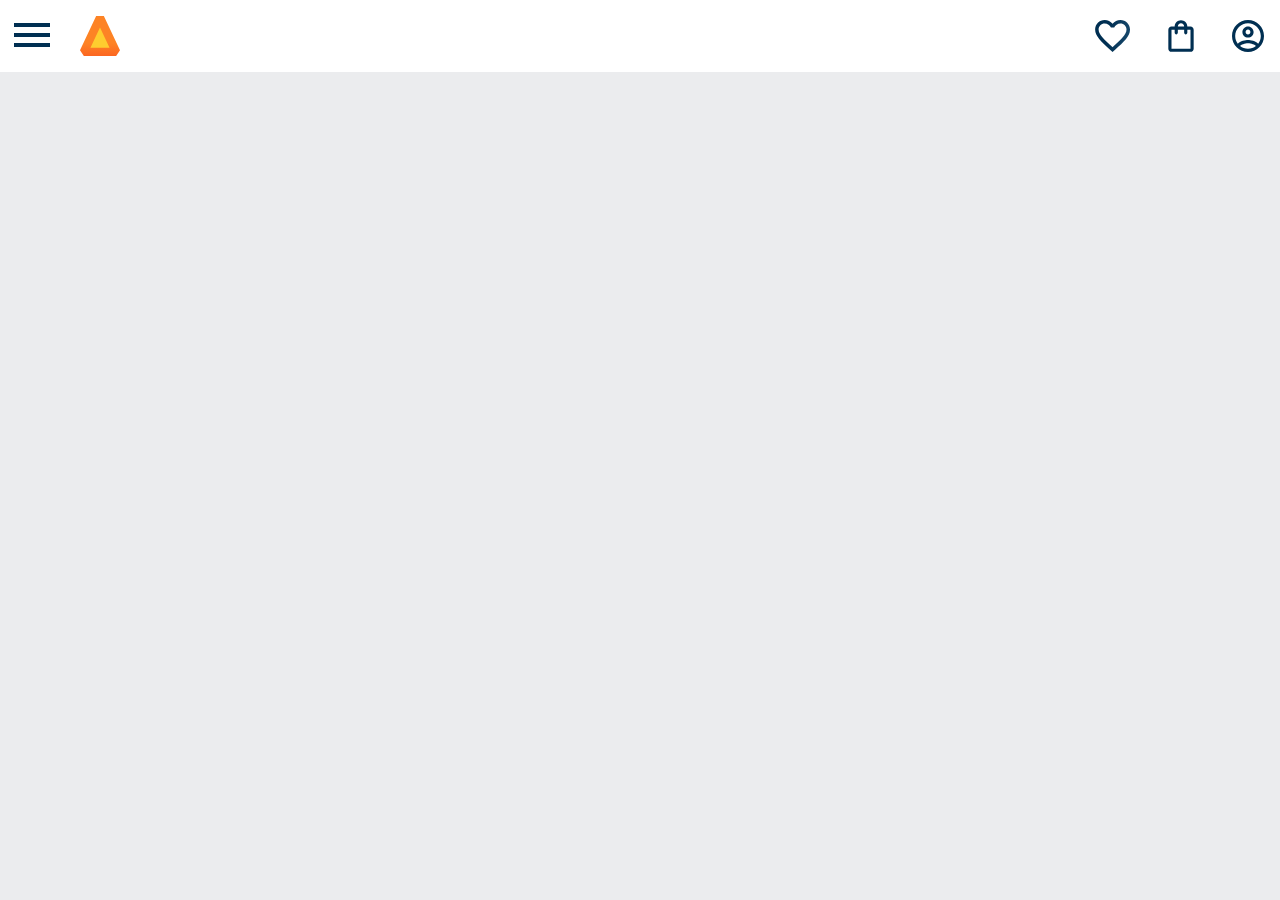
==== ALURA-BOOKS-04/index.html @ d7de9bd5 "Inicio Alura cursos e ajustes de pasta" ====
<!DOCTYPE html>
<html lang="pt-BR">
<head>
    <meta charset="UTF-8">
    <meta http-equiv="X-UA-Compatible" content="IE=edge">
    <meta name="viewport" content="width=device-width, initial-scale=1.0">
    <title>Alura Books</title>
    
    <link rel="preconnect" href="https://fonts.googleapis.com">
    <link rel="preconnect" href="https://fonts.gstatic.com" crossorigin>
    <link href="https://fonts.googleapis.com/css2?family=Poppins:wght@400;700&display=swap" rel="stylesheet">

    <link rel="stylesheet" href="assets/css/reset.css">
    <link rel="stylesheet" href="assets/css/styles.css">
</head>

<body>
    <header class="cabecalho">
        <div class="container">
            <input type="checkbox" id="menu__checkbox" class="menu__checkbox">
            <label for="menu__checkbox">
                <span class="cabecalho__menu-hamburguer container__imagem"></span>
            </label>
           
            
            <img src="assets/img/Logo.svg" class="container__imagem" alt="Logo da alura books">
            <nav class="menu">
                <ul class="menu__lista">
                    <li class="menu__lista__titulo">Categorias</li>
                    <li class="menu__lista__item">
                        <a href="#" class="menu__lista__link">Programação</a>
                    </li>
                    <li class="menu__lista__item">
                        <a href="#" class="menu__lista__link">Front-End</a>
                    </li>
                    <li class="menu__lista__item">
                        <a href="#" class="menu__lista__link">Infraestrutura</a>
                    </li>
                    <li class="menu__lista__item">
                        <a href="#" class="menu__lista__link">Business</a>
                    </li>
                    <li class="menu__lista__item">
                        <a href="#" class="menu__lista__link">Design & UX</a>
                    </li>
                </ul>
            </nav>
        </div>
        <div class="container">
            <img src="assets/img/Favoritos.svg" class="container__imagem" alt="Meus favoritos">
            <img src="assets/img/Compras.svg" class="container__imagem" alt="Minhas compras">
            <img src="assets/img/Usuario.svg" class="container__imagem" alt="Meu usuário">
        </div>

    </header>
</body>

</html>
---- ALURA-BOOKS-04/assets/css/styles.css ----
@import url(./header.css);

:root{
    --cor-de-fundo:#EBECEE;
    --cor-de-fundo-menu: #ffffff;
    --cor-destaque: ##EB9B00;
    --cor-texto-menu: #002F52;
    --font-principal: 'Poppins', sans-serif;
}

body{
    background-color: var(--cor-de-fundo);
    font-family: var(--font-principal);
    font-size: 16px;
    font-weight: 400;
}
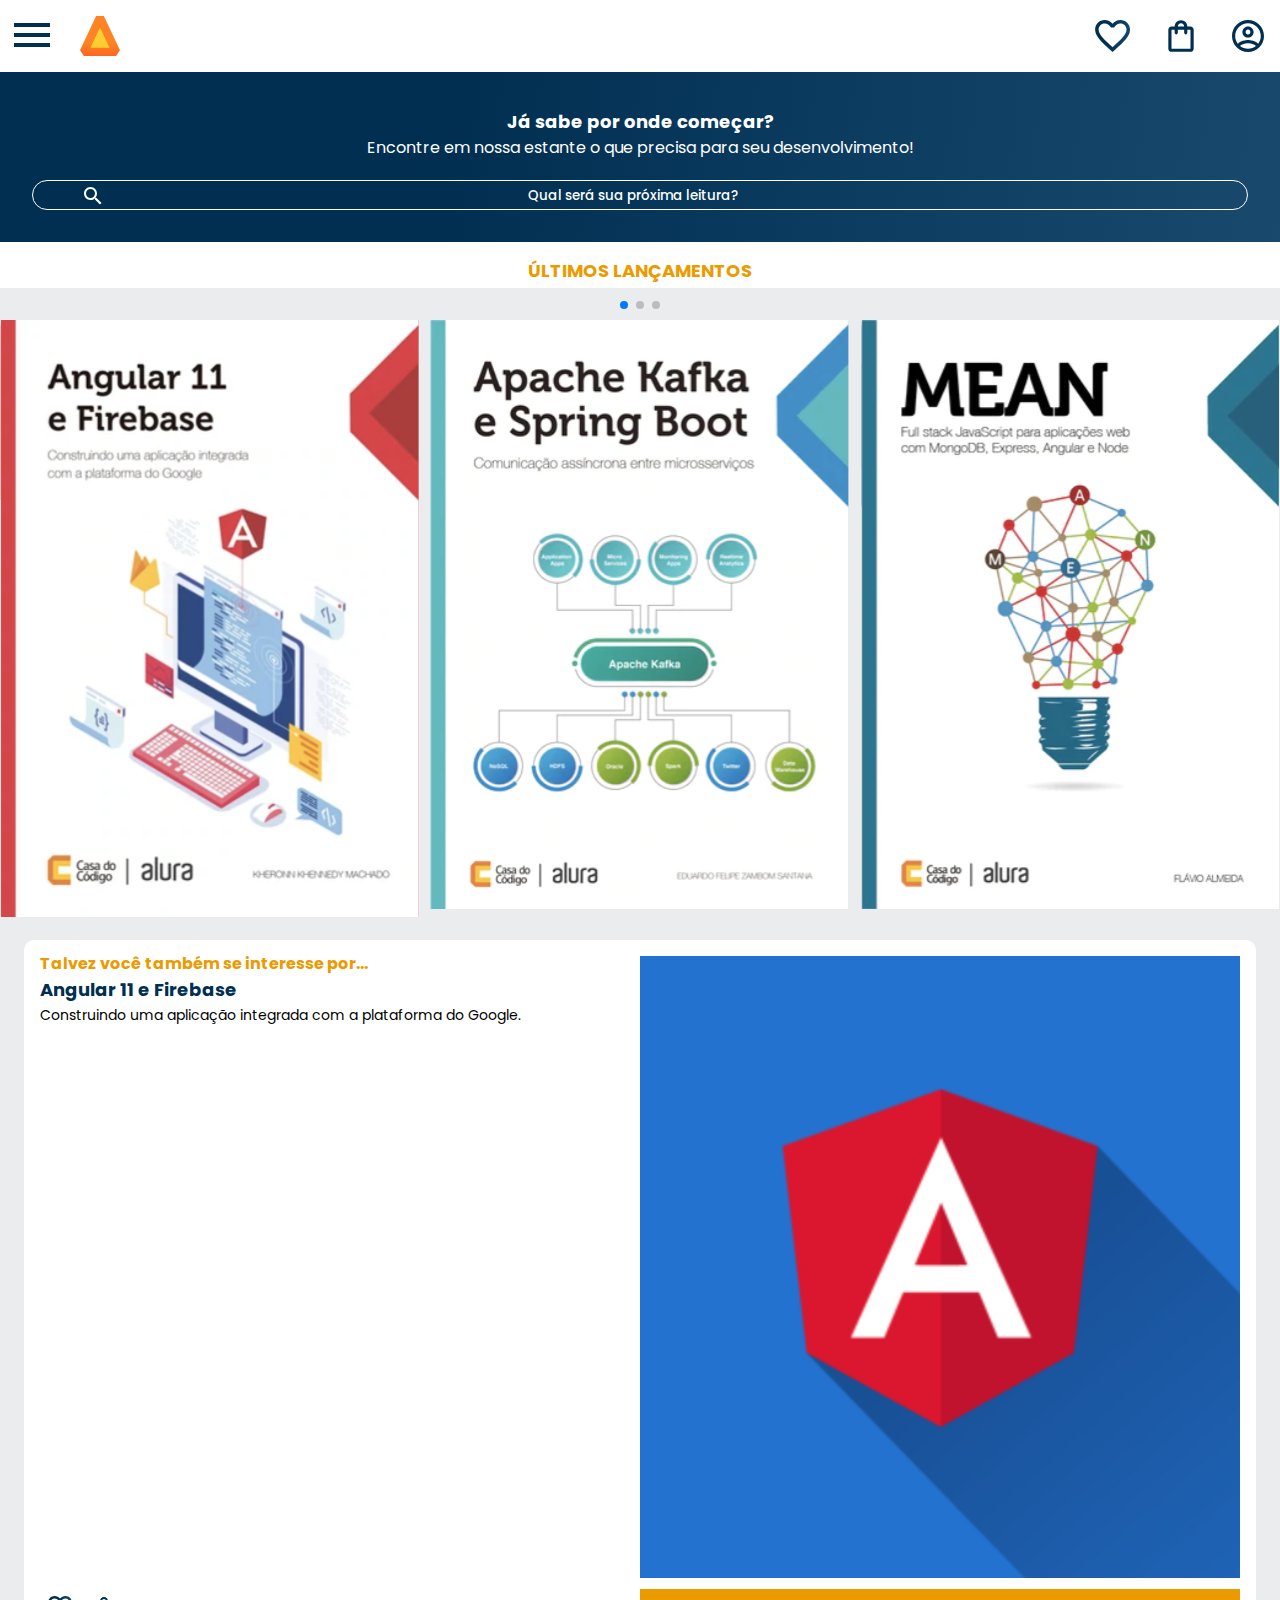
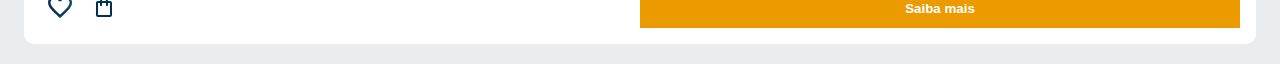
==== commit 8baf3d0a: "adicionado card" ====
--- a/ALURA-BOOKS-04/index.html
+++ b/ALURA-BOOKS-04/index.html
@@ -12,6 +12,9 @@
 
     <link rel="stylesheet" href="assets/css/reset.css">
     <link rel="stylesheet" href="assets/css/styles.css">
+
+    <link rel="stylesheet" href="https://cdn.jsdelivr.net/npm/swiper@8/swiper-bundle.min.css"/>
+
 </head>
 
 <body>
@@ -52,6 +55,63 @@
         </div>
 
     </header>
+    <section class="banner">
+        <h1 class="banner__title">Já sabe por onde começar?</h1>
+        <p class="banner__content">Encontre em nossa estante o que precisa para seu desenvolvimento!</p>
+        <input type="search" class="banner__search" placeholder="Qual será sua próxima leitura?">
+    </section>
+    <section class="carrousel">
+        <h2 class="carrousel__title">Últimos lançamentos</h2>
+        <!-- Slider main container -->
+        <div class="swiper">
+            <!-- If we need pagination -->
+            <div class="swiper-pagination"></div>
+            <!-- Additional required wrapper -->
+            <div class="swiper-wrapper">
+            <!-- Slides -->
+            <div class="swiper-slide"><img class="swipper__img" src="./assets/img/Livros/Angular.svg" alt="Livro de Angular" ></div>
+            <div class="swiper-slide"><img class="swipper__img" src="./assets/img/Livros/ApacheKafka.svg" alt="Livro de Angular" ></div>
+            <div class="swiper-slide"><img class="swipper__img" src="./assets/img/Livros/MEAN.svg" alt="Livro de Angular" ></div>
+            <div class="swiper-slide"><img class="swipper__img" src="./assets/img/Livros/MetricasAgeis.svg" alt="Livro de Métricas" ></div>
+            <div class="swiper-slide"><img class="swipper__img" src="./assets/img/Livros/Tuning.svg" alt="Livro de Tunning SQL" ></div>
+            </div>
+        </div>
+    </section>
+    <section class="card">
+        <div class="card__body">
+            <div class="card__content">
+                <h1>Talvez você também se interesse por...</h1>
+                <h2>Angular 11 e Firebase</h2>
+                <p>Construindo uma aplicação integrada com a plataforma do Google.</p>
+            </div>
+            <div class="card__image-box">
+                <img src="assets/img/Angular.svg" alt="Imagem do livro angular">
+            </div>
+        </div>
+        <div class="card-footer">
+            <div class="card-footer__icon-box">
+                <img src="assets/img/Favoritos.svg" alt="Favoritar">
+                <img src="assets/img/Compras.svg" alt="Colocar no carrinho de compras">
+            </div>
+            <button class="card-footer__button">Saiba mais</button>
+        </div>   
+    </section>
+
+    <script src="https://cdn.jsdelivr.net/npm/swiper@8/swiper-bundle.min.js"></script>
+    <script>
+        const swiper = new Swiper('.swiper', {
+        // Optional parameters
+        slidesPerView:3,
+        spaceBetween: 10,
+        // If we need pagination
+        pagination: {
+            el: '.swiper-pagination',
+            type: 'bullets',
+        },
+        });
+
+    </script>
+
 </body>
 
 </html>--- a/ALURA-BOOKS-04/assets/css/styles.css
+++ b/ALURA-BOOKS-04/assets/css/styles.css
@@ -1,11 +1,16 @@
 @import url(./header.css);
+@import url(./banner.css);
+@import url(./carrousel.css);
+@import url(./card.css);
 
 :root{
     --cor-de-fundo:#EBECEE;
     --cor-de-fundo-menu: #ffffff;
-    --cor-destaque: ##EB9B00;
+    --cor-destaque: #EB9B00;
     --cor-texto-menu: #002F52;
     --font-principal: 'Poppins', sans-serif;
+    --cor-fundo-gradient: linear-gradient(97.54deg, #002F52 35.49%, #326589 165.37%);
+    --cor-texto-claro: #FFFFFF;
 }
 
 body{
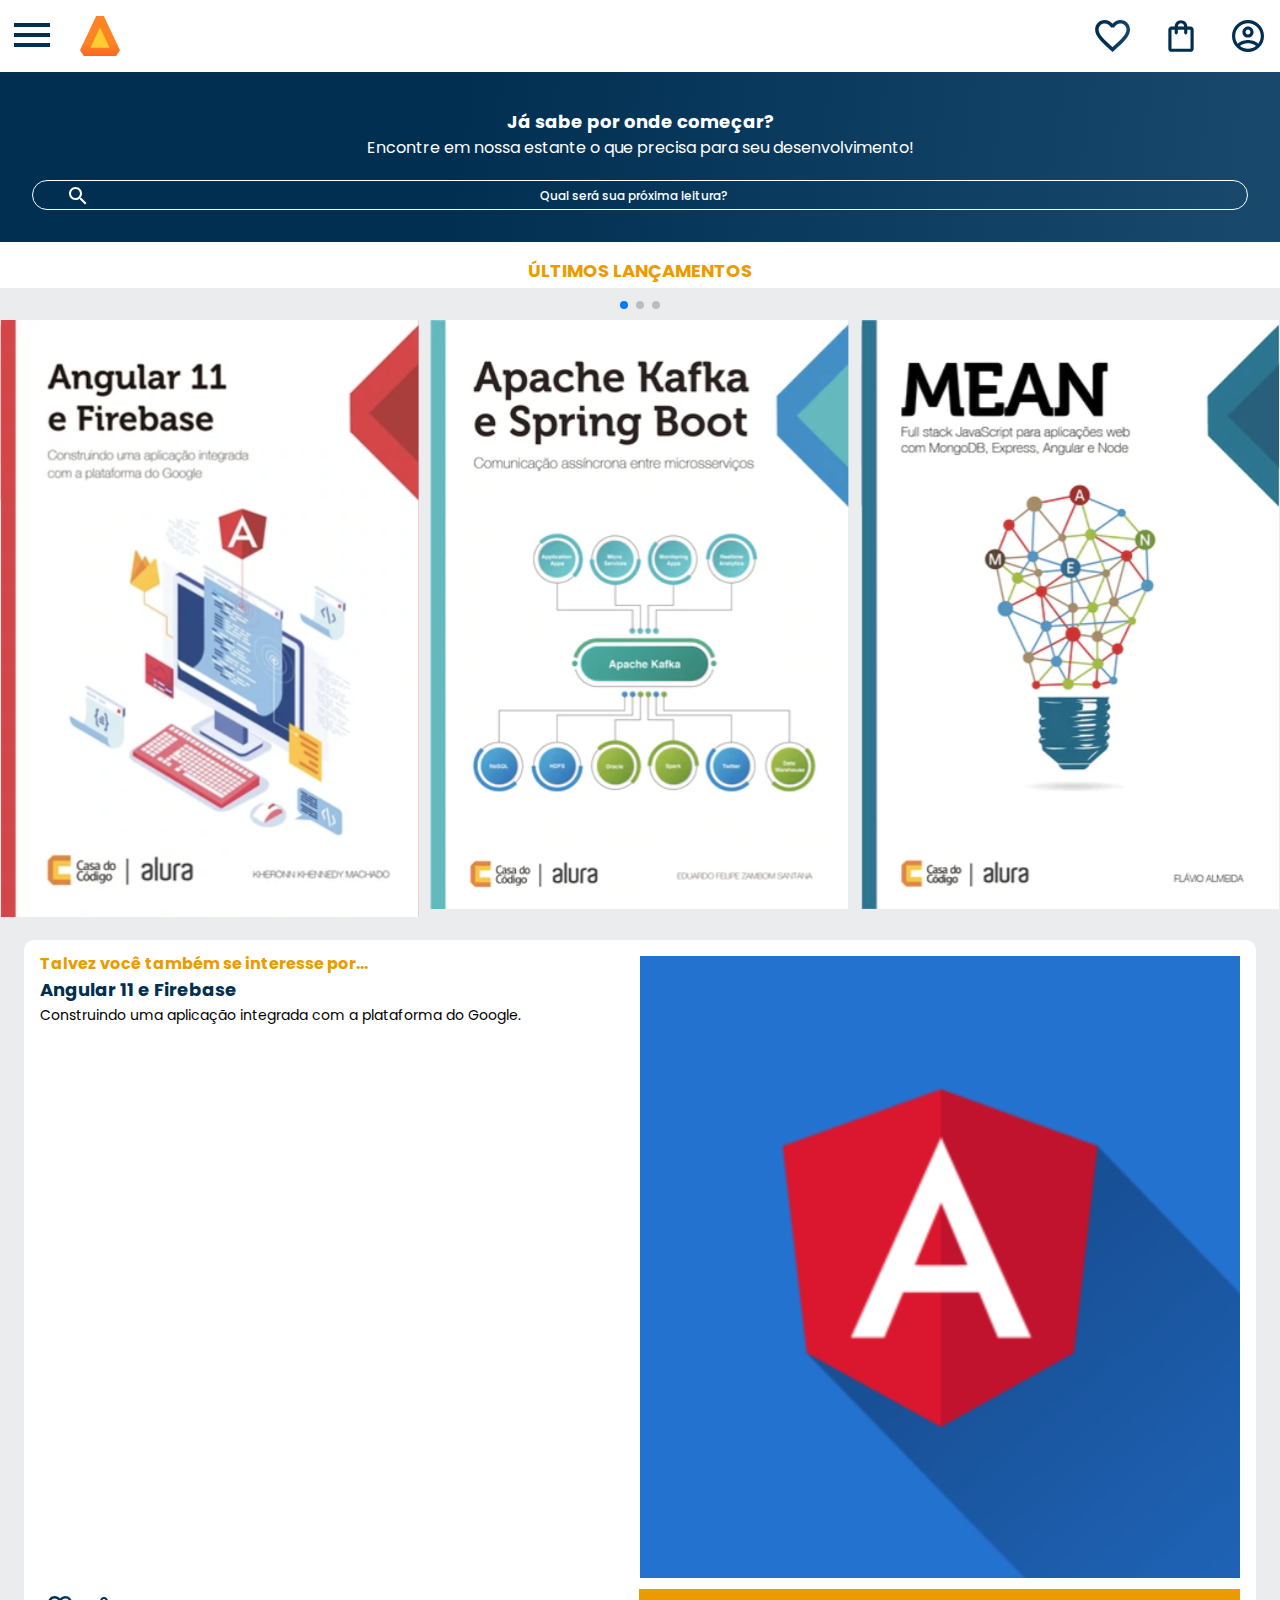
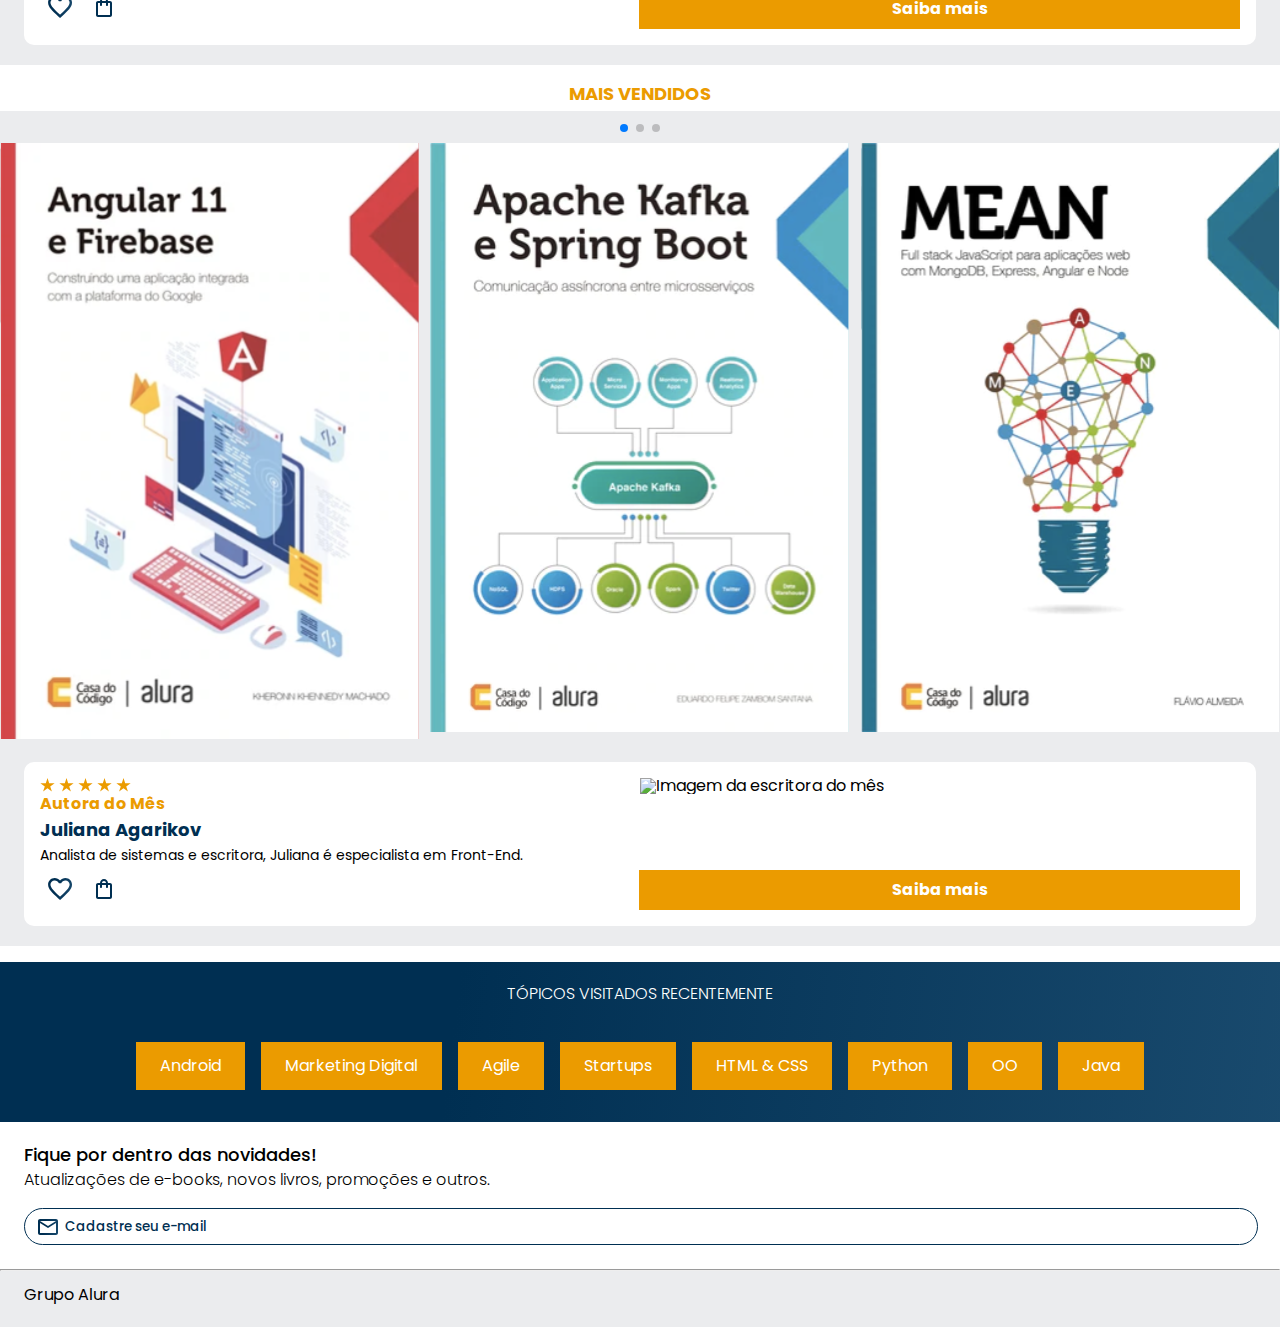
==== commit da09381f: "Finalizado layout mobile" ====
--- a/ALURA-BOOKS-04/index.html
+++ b/ALURA-BOOKS-04/index.html
@@ -8,7 +8,7 @@
     
     <link rel="preconnect" href="https://fonts.googleapis.com">
     <link rel="preconnect" href="https://fonts.gstatic.com" crossorigin>
-    <link href="https://fonts.googleapis.com/css2?family=Poppins:wght@400;700&display=swap" rel="stylesheet">
+    <link href="https://fonts.googleapis.com/css2?family=Poppins:wght@400;500;700&display=swap" rel="stylesheet">
 
     <link rel="stylesheet" href="assets/css/reset.css">
     <link rel="stylesheet" href="assets/css/styles.css">
@@ -93,9 +93,92 @@
                 <img src="assets/img/Favoritos.svg" alt="Favoritar">
                 <img src="assets/img/Compras.svg" alt="Colocar no carrinho de compras">
             </div>
-            <button class="card-footer__button">Saiba mais</button>
+            <a class="card-footer__button">Saiba mais</a>
         </div>   
     </section>
+
+    <section class="carrousel">
+        <h2 class="carrousel__title">Mais vendidos</h2>
+        <!-- Slider main container -->
+        <div class="swiper">
+            <!-- If we need pagination -->
+            <div class="swiper-pagination"></div>
+            <!-- Additional required wrapper -->
+            <div class="swiper-wrapper">
+            <!-- Slides -->
+            <div class="swiper-slide"><img class="swipper__img" src="./assets/img/Livros/Angular.svg" alt="Livro de Angular" ></div>
+            <div class="swiper-slide"><img class="swipper__img" src="./assets/img/Livros/ApacheKafka.svg" alt="Livro de Angular" ></div>
+            <div class="swiper-slide"><img class="swipper__img" src="./assets/img/Livros/MEAN.svg" alt="Livro de Angular" ></div>
+            <div class="swiper-slide"><img class="swipper__img" src="./assets/img/Livros/MetricasAgeis.svg" alt="Livro de Métricas" ></div>
+            <div class="swiper-slide"><img class="swipper__img" src="./assets/img/Livros/Tuning.svg" alt="Livro de Tunning SQL" ></div>
+            </div>
+        </div>
+    </section>
+    <section class="card">
+        <div class="card__body">
+            <div class="card__content">
+                <img src="assets/img/Estrelinhas.svg">
+                <h1>Autora do Mês</h1>
+                <h2>Juliana Agarikov</h2>
+                <p>Analista de sistemas e escritora, Juliana é especialista em Front-End.</p>
+            </div>
+            <div class="card__image-box">
+                <img src="assets/img/Perfil-escritora 1.svg" alt="Imagem da escritora do mês">
+            </div>
+        </div>
+        <div class="card-footer">
+            <div class="card-footer__icon-box">
+                <img src="assets/img/Favoritos.svg" alt="Favoritar">
+                <img src="assets/img/Compras.svg" alt="Colocar no carrinho de compras">
+            </div>
+            <a class="card-footer__button">Saiba mais</a>
+        </div>   
+    </section>
+
+    
+    <section class="news">
+        <div class="news__visited">
+            <h1 class="news__visited__title">TÓPICOS VISITADOS RECENTEMENTE</h1>
+            <ul class="news__visited__list">
+                <li class="news__visited__item">
+                    <a href="#" class="news__visited__link">Android</a>
+                </li>
+                <li class="news__visited__item">
+                    <a href="#" class="news__visited__link">Marketing Digital</a>
+                </li>
+                <li class="news__visited__item">
+                    <a href="#" class="news__visited__link">Agile</a>
+                </li>
+                <li class="news__visited__item">
+                    <a href="#" class="news__visited__link">Startups</a>
+                </li>
+                <li class="news__visited__item">
+                    <a href="#" class="news__visited__link">HTML & CSS</a>
+                </li>
+                <li class="news__visited__item">
+                    <a href="#" class="news__visited__link">Python</a>
+                </li>
+                <li class="news__visited__item">
+                    <a href="#" class="news__visited__link">OO</a>
+                </li>
+                <li class="news__visited__item">
+                    <a href="#" class="news__visited__link">Java</a>
+                </li>
+            </ul>
+        </div>
+
+        <div class="news__register">
+            <h1 class="news__register__title">Fique por dentro das novidades!</h1>
+            <p class="news__register__content">Atualizações de e-books, novos livros, promoções e outros.</p>
+            <input type="email" class="news__register__email" placeholder="Cadastre seu e-mail">
+        </div>
+    </section>
+
+    <hr/>
+
+    <footer class="footer">
+        <p class="footer__title">Grupo Alura</p>
+    </footer>
 
     <script src="https://cdn.jsdelivr.net/npm/swiper@8/swiper-bundle.min.js"></script>
     <script>
--- a/ALURA-BOOKS-04/assets/css/styles.css
+++ b/ALURA-BOOKS-04/assets/css/styles.css
@@ -2,6 +2,8 @@
 @import url(./banner.css);
 @import url(./carrousel.css);
 @import url(./card.css);
+@import url(./news.css);
+@import url(./footer.css);
 
 :root{
     --cor-de-fundo:#EBECEE;
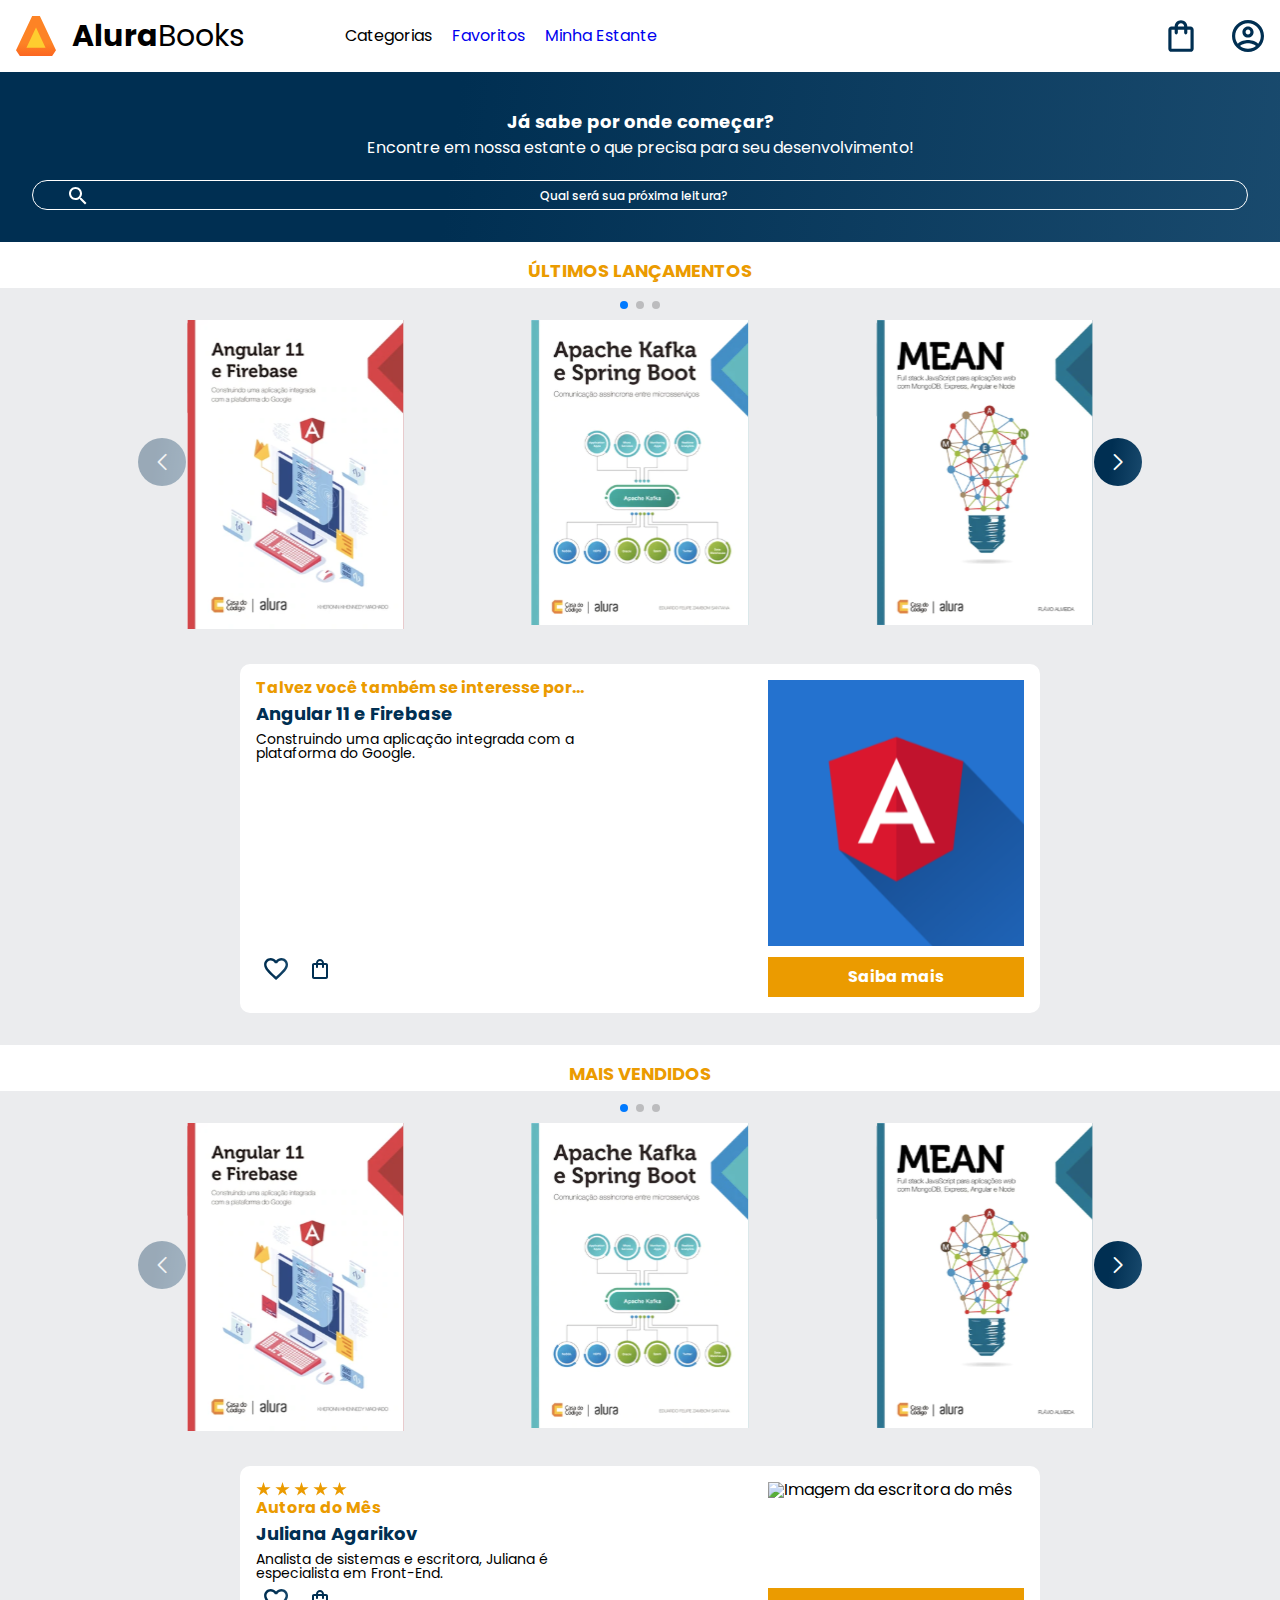
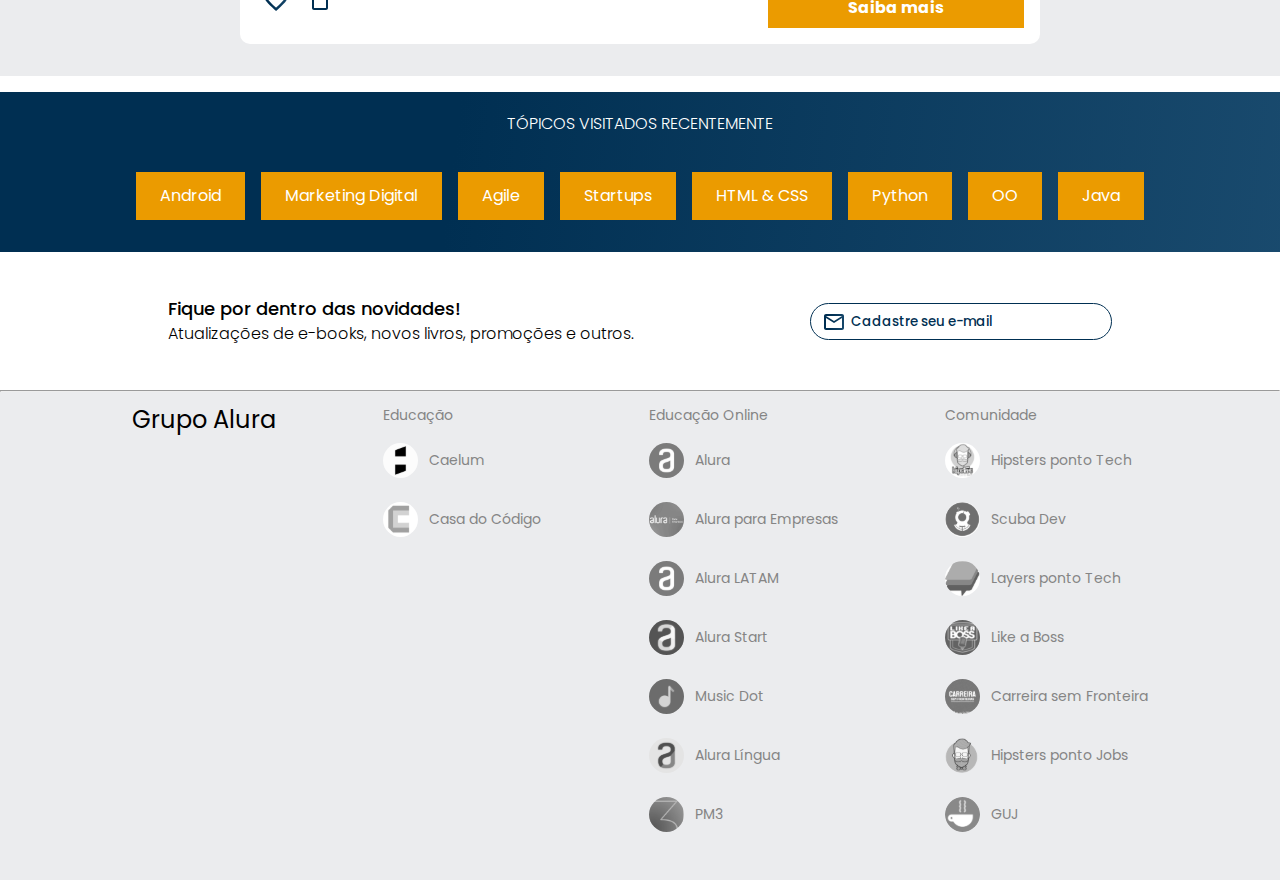
==== commit f4c91684: "Criado layout para 1024px" ====
--- a/ALURA-BOOKS-04/index.html
+++ b/ALURA-BOOKS-04/index.html
@@ -27,6 +27,7 @@
            
             
             <img src="assets/img/Logo.svg" class="container__imagem" alt="Logo da alura books">
+            <h2 class="cabecalho__titulo"><span class="cabecalho__titulo__destaque">Alura</span>Books</h2>
             <nav class="menu">
                 <ul class="menu__lista">
                     <li class="menu__lista__titulo">Categorias</li>
@@ -47,9 +48,39 @@
                     </li>
                 </ul>
             </nav>
+            <nav class="menu-tablet">
+                <ul class="menu-tablet__lista">                 
+                    <li class="menu-tablet__lista__item">                  
+                        <a for="menu-categoria-tablet" class="menu-tablet__lista__link">Categorias</a>
+                        <ul class="menu-tablet__lista__categoria">
+                            <li class="menu-tablet__lista__categoria__item">
+                                <a href="#" class="menu-tablet__lista__categoria__link">Programação</a>
+                            </li>
+                            <li class="menu-tablet__lista__categoria__item">
+                                <a href="#" class="menu-tablet__lista__categoria__link">Front-End</a>
+                            </li>
+                            <li class="menu-tablet__lista__categoria__item">
+                                <a href="#" class="menu-tablet__lista__categoria__link">Infraestrutura</a>
+                            </li>
+                            <li class="menu-tablet__lista__categoria__item">
+                                <a href="#" class="menu-tablet__lista__categoria__link">Business</a>
+                            </li>
+                            <li class="menu-tablet__lista__categoria__item">
+                                <a href="#" class="menu-tablet__lista__categoria__link">Design & UX</a>
+                            </li>
+                        </ul>
+                    </li>
+                    <li class="menu-tablet__lista__item">
+                        <a href="#" class="menu-tablet__lista__link">Favoritos</a>
+                    </li>
+                    <li class="menu-tablet__lista__item">
+                        <a href="#" class="menu-tablet__lista__link">Minha Estante</a>
+                    </li>
+                </ul>
+            </nav>
         </div>
         <div class="container">
-            <img src="assets/img/Favoritos.svg" class="container__imagem" alt="Meus favoritos">
+            <img src="assets/img/Favoritos.svg" class="container__imagem favoritos" alt="Meus favoritos">
             <img src="assets/img/Compras.svg" class="container__imagem" alt="Minhas compras">
             <img src="assets/img/Usuario.svg" class="container__imagem" alt="Meu usuário">
         </div>
@@ -69,12 +100,15 @@
             <!-- Additional required wrapper -->
             <div class="swiper-wrapper">
             <!-- Slides -->
-            <div class="swiper-slide"><img class="swipper__img" src="./assets/img/Livros/Angular.svg" alt="Livro de Angular" ></div>
-            <div class="swiper-slide"><img class="swipper__img" src="./assets/img/Livros/ApacheKafka.svg" alt="Livro de Angular" ></div>
-            <div class="swiper-slide"><img class="swipper__img" src="./assets/img/Livros/MEAN.svg" alt="Livro de Angular" ></div>
-            <div class="swiper-slide"><img class="swipper__img" src="./assets/img/Livros/MetricasAgeis.svg" alt="Livro de Métricas" ></div>
-            <div class="swiper-slide"><img class="swipper__img" src="./assets/img/Livros/Tuning.svg" alt="Livro de Tunning SQL" ></div>
-            </div>
+                <div class="swiper-slide"><img class="swipper__img" src="./assets/img/Livros/Angular.svg" alt="Livro de Angular" ></div>
+                <div class="swiper-slide"><img class="swipper__img" src="./assets/img/Livros/ApacheKafka.svg" alt="Livro de Angular" ></div>
+                <div class="swiper-slide"><img class="swipper__img" src="./assets/img/Livros/MEAN.svg" alt="Livro de Angular" ></div>
+                <div class="swiper-slide"><img class="swipper__img" src="./assets/img/Livros/MetricasAgeis.svg" alt="Livro de Métricas" ></div>
+                <div class="swiper-slide"><img class="swipper__img" src="./assets/img/Livros/Tuning.svg" alt="Livro de Tunning SQL" ></div>
+            </div>
+            <!-- If we need navigation buttons -->
+            <div class="swiper-button-prev"></div>
+            <div class="swiper-button-next"></div>
         </div>
     </section>
     <section class="card">
@@ -112,6 +146,9 @@
             <div class="swiper-slide"><img class="swipper__img" src="./assets/img/Livros/MetricasAgeis.svg" alt="Livro de Métricas" ></div>
             <div class="swiper-slide"><img class="swipper__img" src="./assets/img/Livros/Tuning.svg" alt="Livro de Tunning SQL" ></div>
             </div>
+        <!-- If we need navigation buttons -->
+        <div class="swiper-button-prev"></div>
+        <div class="swiper-button-next"></div>
         </div>
     </section>
     <section class="card">
@@ -168,8 +205,10 @@
         </div>
 
         <div class="news__register">
-            <h1 class="news__register__title">Fique por dentro das novidades!</h1>
-            <p class="news__register__content">Atualizações de e-books, novos livros, promoções e outros.</p>
+            <div class="news__register__wrapper">
+                <h1 class="news__register__title">Fique por dentro das novidades!</h1>
+                <p class="news__register__content">Atualizações de e-books, novos livros, promoções e outros.</p>
+            </div>
             <input type="email" class="news__register__email" placeholder="Cadastre seu e-mail">
         </div>
     </section>
@@ -178,6 +217,119 @@
 
     <footer class="footer">
         <p class="footer__title">Grupo Alura</p>
+        <div class="footer__educacao">
+            <h2 class="footer__educacao__title">Educação</h2>
+            <ul class="footer__educacao__lista">
+                <li class="footer__educacao__item">
+                    <a href="" class="footer__educacao__link">
+                        <img src="assets/img/rodape/Caelum.svg" alt="Logo Caelum" class="footer__educacao__imagem">
+                        Caelum
+                    </a>
+                </li>
+                <li class="footer__educacao__item">
+                    <a href="" class="footer__educacao__link">
+                        <img src="assets/img/rodape/CasaDoCodigo.svg" alt="Logo casa do código" class="footer__educacao__imagem">
+                        Casa do Código
+                    </a>
+                </li>
+            </ul>
+        </div>
+
+        <div class="footer__educacao">
+            <h2 class="footer__educacao__title">Educação Online</h2>
+            <ul class="footer__educacao__lista">
+                <li class="footer__educacao__item">
+                    <a href="" class="footer__educacao__link">
+                        <img src="assets/img/rodape/Alura.svg" alt="Logo Alura" class="footer__educacao__imagem">
+                        Alura
+                    </a>
+                </li>
+                <li class="footer__educacao__item">
+                    <a href="" class="footer__educacao__link">
+                        <img src="assets/img/rodape/AluraEmpresas.svg" alt="Logo alura para empresas" class="footer__educacao__imagem">
+                        Alura para Empresas
+                    </a>
+                </li>
+                <li class="footer__educacao__item">
+                    <a href="" class="footer__educacao__link">
+                        <img src="assets/img/rodape/Alura.svg" alt="Logo alura LATAM" class="footer__educacao__imagem">
+                        Alura LATAM
+                    </a>
+                </li>
+                <li class="footer__educacao__item">
+                    <a href="" class="footer__educacao__link">
+                        <img src="assets/img/rodape/AluraStart.svg" alt="Logo alura Start" class="footer__educacao__imagem">
+                        Alura Start
+                    </a>
+                </li>
+                <li class="footer__educacao__item">
+                    <a href="" class="footer__educacao__link">
+                        <img src="assets/img/rodape/MusicDot.svg" alt="Logo music dot" class="footer__educacao__imagem">
+                        Music Dot
+                    </a>
+                </li>
+                <li class="footer__educacao__item">
+                    <a href="" class="footer__educacao__link">
+                        <img src="assets/img/rodape/AluraLingua.svg" alt="Logo music dot" class="footer__educacao__imagem">
+                        Alura Língua
+                    </a>
+                </li>
+                <li class="footer__educacao__item">
+                    <a href="" class="footer__educacao__link">
+                        <img src="assets/img/rodape/PM3.svg" alt="Logo music dot" class="footer__educacao__imagem">
+                        PM3
+                    </a>
+                </li>
+            </ul>
+        </div>
+
+        <div class="footer__comunidade">
+            <h2 class="footer__comunidade__title">Comunidade</h2>
+            <ul class="footer__comunidade__lista">
+                <li class="footer__comunidade__item">
+                    <a href="" class="footer__comunidade__link">
+                        <img src="assets/img/rodape/HipstersTech.svg" alt="Logo Hipster podcast" class="footer__comunidade__imagem">
+                        Hipsters ponto Tech
+                    </a>
+                </li>
+                <li class="footer__comunidade__item">
+                    <a href="" class="footer__comunidade__link">
+                        <img src="assets/img/rodape/Scuba.svg" alt="Logo Scuba" class="footer__comunidade__imagem">
+                        Scuba Dev
+                    </a>
+                </li>
+                <li class="footer__comunidade__item">
+                    <a href="" class="footer__comunidade__link">
+                        <img src="assets/img/rodape/Layers.svg" alt="Logo Layers ponto tech" class="footer__comunidade__imagem">
+                        Layers ponto Tech
+                    </a>
+                </li>
+                <li class="footer__comunidade__item">
+                    <a href="" class="footer__comunidade__link">
+                        <img src="assets/img/rodape/LikeABoss.svg" alt="Logo Like a boss" class="footer__comunidade__imagem">
+                        Like a Boss
+                    </a>
+                </li>
+                <li class="footer__comunidade__item">
+                    <a href="" class="footer__comunidade__link">
+                        <img src="assets/img/rodape/CarreiraSemFronteira.svg" alt="Logo Carreira Sem Fronteira" class="footer__comunidade__imagem">
+                        Carreira sem Fronteira
+                    </a>
+                </li>
+                <li class="footer__comunidade__item">
+                    <a href="" class="footer__comunidade__link">
+                        <img src="assets/img/rodape/HipstersJobs.svg" alt="Logo do hipster jobs" class="footer__comunidade__imagem">
+                        Hipsters ponto Jobs
+                    </a>
+                </li>
+                <li class="footer__comunidade__item">
+                    <a href="" class="footer__comunidade__link">
+                        <img src="assets/img/rodape/GUJ.svg" alt="Logo do GUJ" class="footer__comunidade__imagem">
+                        GUJ
+                    </a>
+                </li>
+            </ul>
+        </div>
     </footer>
 
     <script src="https://cdn.jsdelivr.net/npm/swiper@8/swiper-bundle.min.js"></script>
@@ -191,6 +343,11 @@
             el: '.swiper-pagination',
             type: 'bullets',
         },
+          // Navigation arrows
+        navigation: {
+            nextEl: '.swiper-button-next',
+            prevEl: '.swiper-button-prev',
+        },
         });
 
     </script>
--- a/ALURA-BOOKS-04/assets/css/styles.css
+++ b/ALURA-BOOKS-04/assets/css/styles.css
@@ -13,6 +13,8 @@
     --font-principal: 'Poppins', sans-serif;
     --cor-fundo-gradient: linear-gradient(97.54deg, #002F52 35.49%, #326589 165.37%);
     --cor-texto-claro: #FFFFFF;
+    --cor-texto-rodape: #858585;
+
 }
 
 body{
@@ -20,4 +22,10 @@
     font-family: var(--font-principal);
     font-size: 16px;
     font-weight: 400;
+    box-sizing: border-box;
 }
+
+a{
+    cursor: pointer;
+}
+
